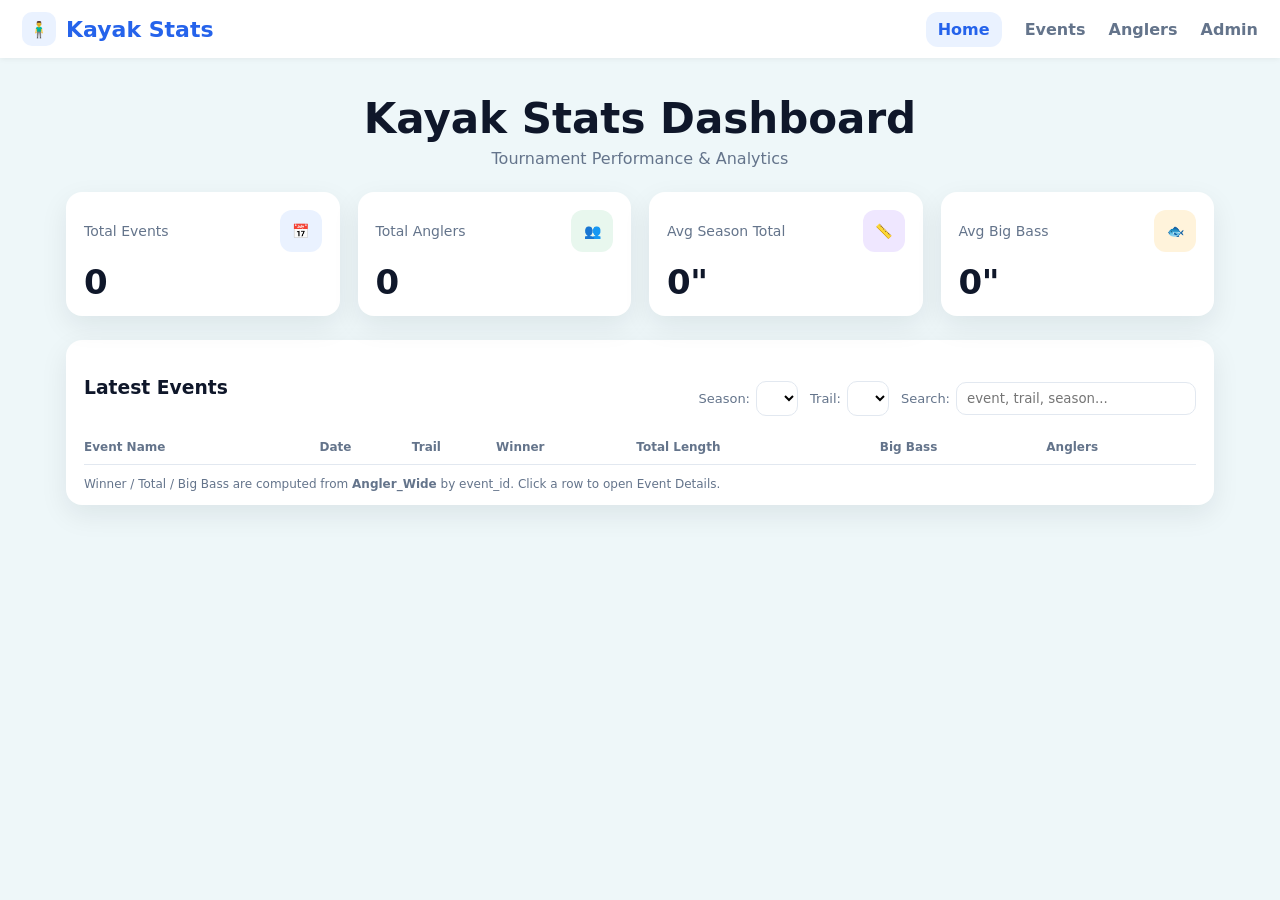
==== index.html @ bd4365ae "Add files via upload" ====
<!DOCTYPE html>
<html lang="en">
<head>
  <meta charset="UTF-8" />
  <meta name="viewport" content="width=device-width,initial-scale=1" />
  <title>Kayak Stats Dashboard</title>
  <link rel="stylesheet" href="styles.css" />
</head>
<body>

<header class="topbar">
  <div class="brand">
    <div class="logo">🧍‍♂️</div>
    <h1>Kayak Stats</h1>
  </div>

  <nav>
    <a class="active" href="index.html">Home</a>
    <a href="#" onclick="return false;">Events</a>
    <a href="#" onclick="return false;">Anglers</a>
    <a href="#" onclick="return false;">Admin</a>
  </nav>
</header>

<main class="container">
  <h2 class="title">Kayak Stats Dashboard</h2>
  <p class="subtitle">Tournament Performance &amp; Analytics</p>

  <section class="kpis">
    <div class="card">
      <div class="card-top">
        <span>Total Events</span>
        <div class="icon icon-blue">📅</div>
      </div>
      <h3 id="kpiTotalEvents">0</h3>
    </div>

    <div class="card">
      <div class="card-top">
        <span>Total Anglers</span>
        <div class="icon icon-green">👥</div>
      </div>
      <h3 id="kpiTotalAnglers">0</h3>
    </div>

    <div class="card">
      <div class="card-top">
        <span>Avg Season Total</span>
        <div class="icon icon-purple">📏</div>
      </div>
      <h3 id="kpiAvgWinnerTotal">0"</h3>
    </div>

    <div class="card">
      <div class="card-top">
        <span>Avg Big Bass</span>
        <div class="icon icon-gold">🐟</div>
      </div>
      <h3 id="kpiAvgBigBass">0"</h3>
    </div>
  </section>

  <section class="table-card">
    <div class="table-header">
      <h3 id="tableTitle">Latest Events</h3>
      <div class="controls">
        <label>
          Season:
          <select id="seasonFilter"></select>
        </label>

        <label>
          Trail:
          <select id="trailFilter"></select>
        </label>

        <label class="search">
          Search:
          <input id="searchBox" placeholder="event, trail, season..." />
        </label>
      </div>
    </div>

    <table>
      <thead>
        <tr>
          <th>Event Name</th>
          <th>Date</th>
          <th>Trail</th>
          <th>Winner</th>
          <th>Total Length</th>
          <th>Big Bass</th>
          <th>Anglers</th>
        </tr>
      </thead>
      <tbody id="eventsTable"></tbody>
    </table>

    <p class="note">
      Winner / Total / Big Bass are computed from <strong>Angler_Wide</strong> by <code>event_id</code>.
      Click a row to open Event Details.
    </p>
  </section>
</main>

<script src="app.js"></script>
</body>
</html>
---- styles.css ----
*{box-sizing:border-box;font-family:system-ui,-apple-system,Segoe UI,Roboto,sans-serif}
body{margin:0;background:#eef7f9;color:#0f172a}
.topbar{background:#fff;padding:12px 22px;display:flex;align-items:center;justify-content:space-between;box-shadow:0 1px 6px rgba(0,0,0,.06)}
.brand{display:flex;align-items:center;gap:10px}
.brand h1{margin:0;color:#2563eb;font-size:22px;font-weight:800}
.logo{width:34px;height:34px;border-radius:10px;background:#eaf2ff;display:grid;place-items:center}
nav a{margin-left:18px;color:#64748b;text-decoration:none;font-weight:600}
nav a.active{color:#2563eb;background:#eaf2ff;padding:8px 12px;border-radius:12px}
.container{padding:26px;max-width:1200px;margin:0 auto}
.title{text-align:center;font-size:42px;margin:10px 0 0;font-weight:900}
.subtitle{text-align:center;color:#64748b;margin:6px 0 20px}
.kpis{display:grid;grid-template-columns:repeat(4,1fr);gap:18px;margin:24px 0}
.card{background:#fff;border-radius:16px;padding:18px 18px 14px;box-shadow:0 10px 28px rgba(15,23,42,.08)}
.card-top{display:flex;align-items:center;justify-content:space-between;color:#64748b;font-size:14px}
.card h3{margin:10px 0 0;font-size:34px;letter-spacing:-.5px}
.icon{width:42px;height:42px;border-radius:12px;display:grid;place-items:center}
.icon-blue{background:#eaf2ff}
.icon-green{background:#e8f7ee}
.icon-purple{background:#efe7ff}
.icon-gold{background:#fff3db}
.table-card{background:#fff;border-radius:16px;padding:18px 18px 10px;box-shadow:0 10px 28px rgba(15,23,42,.08)}
.table-header{display:flex;align-items:flex-end;justify-content:space-between;gap:14px;flex-wrap:wrap}
.controls{display:flex;gap:12px;flex-wrap:wrap;align-items:center}
.controls label{color:#64748b;font-size:13px;display:flex;gap:6px;align-items:center}
.controls select,.controls input{border:1px solid #e2e8f0;border-radius:10px;padding:8px 10px;background:#fff}
.controls .search input{width:240px}
table{width:100%;border-collapse:collapse;margin-top:14px}
thead th{text-align:left;font-size:12px;color:#64748b;font-weight:800;border-bottom:1px solid #e2e8f0;padding:10px 0;cursor:pointer}
thead th:hover{color:#2563eb}
tbody td{padding:12px 0;border-bottom:1px solid #f1f5f9;font-size:14px}
tbody tr:hover{background:#f8fafc}
.note{color:#64748b;font-size:12px;margin:12px 0 4px}
@media (max-width:980px){.kpis{grid-template-columns:repeat(2,1fr)}}
@media (max-width:560px){.kpis{grid-template-columns:1fr}.controls .search input{width:180px}}

.badge{display:inline-flex;align-items:center;gap:6px;padding:6px 10px;border-radius:999px;font-size:12px;font-weight:800;border:1px solid #e2e8f0;background:#f8fafc}
.badge-win{background:#eaf2ff;border-color:#cfe0ff;color:#1d4ed8}
.badge-bb{background:#fff3db;border-color:#ffe1a6;color:#92400e}
.badge-muted{background:#f1f5f9;border-color:#e2e8f0;color:#64748b}
.rowlink:hover td{background:#f8fafc}

.title-left{font-size:34px;margin:10px 0 0;font-weight:900}
.subtitle-left{color:#64748b;margin:6px 0 0}
.event-head{display:flex;align-items:flex-end;justify-content:space-between;gap:14px;flex-wrap:wrap;margin-bottom:10px}
.event-actions{display:flex;gap:10px;align-items:center}
.btn{display:inline-block;padding:10px 14px;border-radius:12px;background:#2563eb;color:#fff;text-decoration:none;font-weight:700}
.btn-ghost{background:#eaf2ff;color:#2563eb}
.mini{margin-top:6px;color:#64748b;font-size:12px;font-weight:600}

.crumbs{display:flex;gap:10px;align-items:center;color:#64748b;font-weight:700;font-size:13px;margin:8px 0 10px}
.crumbs a{color:#2563eb;text-decoration:none}
.toggle{border:1px solid #e2e8f0;background:#fff;border-radius:12px;padding:10px 12px;font-weight:800;color:#0f172a;cursor:pointer}
.toggle:hover{border-color:#cbd5e1}
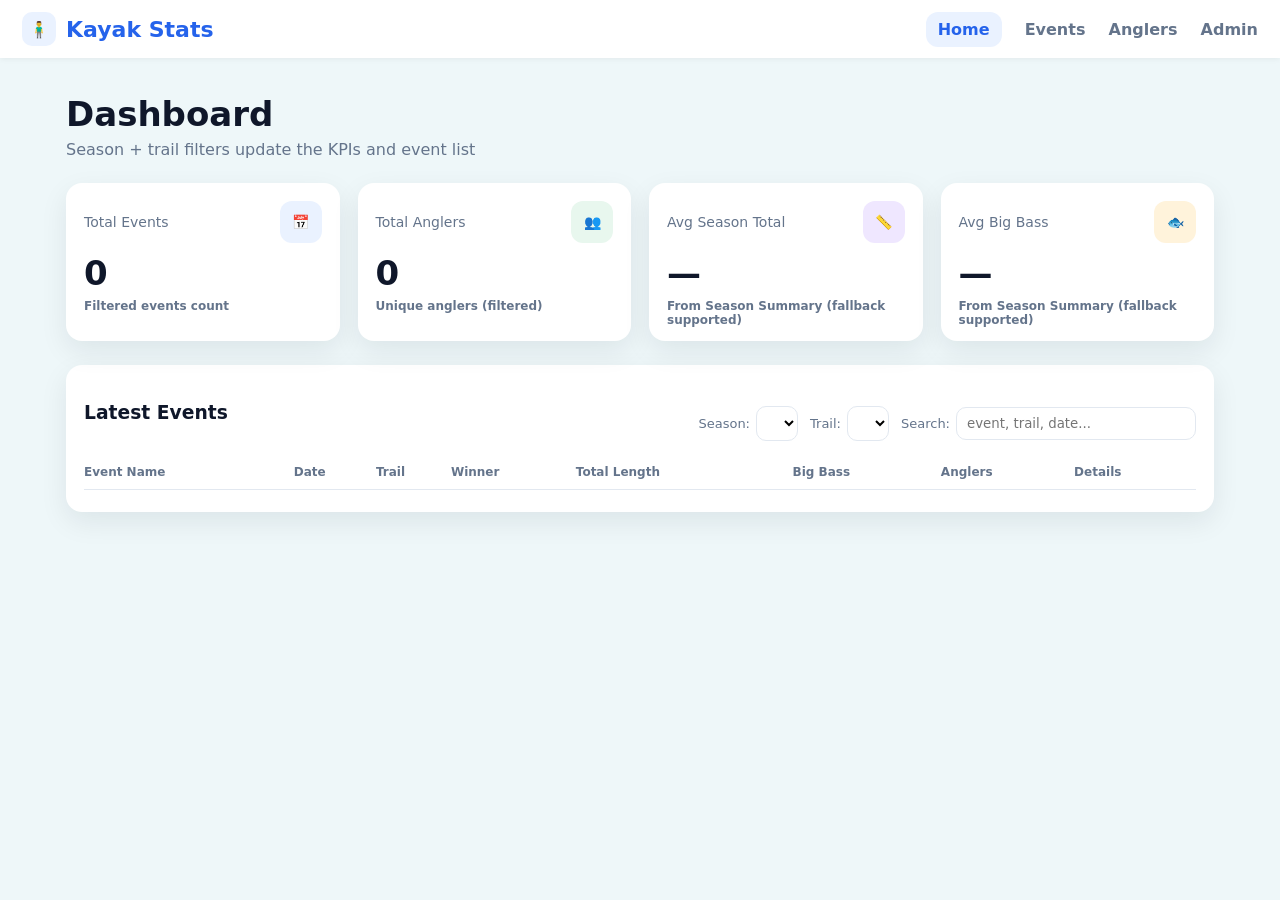
==== commit e77e24bf: "Add files via upload" ====
--- a/index.html
+++ b/index.html
@@ -11,20 +11,20 @@
 <header class="topbar">
   <div class="brand">
     <div class="logo">🧍‍♂️</div>
-    <h1>Kayak Stats</h1>
+    <h1><a href="index.html" style="text-decoration:none;color:#2563eb;">Kayak Stats</a></h1>
   </div>
 
   <nav>
     <a class="active" href="index.html">Home</a>
-    <a href="#" onclick="return false;">Events</a>
-    <a href="#" onclick="return false;">Anglers</a>
+    <a href="events.html">Events</a>
+    <a href="anglers.html">Anglers</a>
     <a href="#" onclick="return false;">Admin</a>
   </nav>
 </header>
 
 <main class="container">
-  <h2 class="title">Kayak Stats Dashboard</h2>
-  <p class="subtitle">Tournament Performance &amp; Analytics</p>
+  <h2 class="title-left">Dashboard</h2>
+  <p class="subtitle-left">Season + trail filters update the KPIs and event list</p>
 
   <section class="kpis">
     <div class="card">
@@ -33,6 +33,7 @@
         <div class="icon icon-blue">📅</div>
       </div>
       <h3 id="kpiTotalEvents">0</h3>
+      <div class="mini">Filtered events count</div>
     </div>
 
     <div class="card">
@@ -41,6 +42,7 @@
         <div class="icon icon-green">👥</div>
       </div>
       <h3 id="kpiTotalAnglers">0</h3>
+      <div class="mini">Unique anglers (filtered)</div>
     </div>
 
     <div class="card">
@@ -48,7 +50,8 @@
         <span>Avg Season Total</span>
         <div class="icon icon-purple">📏</div>
       </div>
-      <h3 id="kpiAvgWinnerTotal">0"</h3>
+      <h3 id="kpiAvgWinnerTotal">—</h3>
+      <div class="mini">From Season Summary (fallback supported)</div>
     </div>
 
     <div class="card">
@@ -56,13 +59,14 @@
         <span>Avg Big Bass</span>
         <div class="icon icon-gold">🐟</div>
       </div>
-      <h3 id="kpiAvgBigBass">0"</h3>
+      <h3 id="kpiAvgBigBass">—</h3>
+      <div class="mini">From Season Summary (fallback supported)</div>
     </div>
   </section>
 
   <section class="table-card">
     <div class="table-header">
-      <h3 id="tableTitle">Latest Events</h3>
+      <h3>Latest Events</h3>
       <div class="controls">
         <label>
           Season:
@@ -76,7 +80,7 @@
 
         <label class="search">
           Search:
-          <input id="searchBox" placeholder="event, trail, season..." />
+          <input id="searchBox" placeholder="event, trail, date..." />
         </label>
       </div>
     </div>
@@ -91,15 +95,13 @@
           <th>Total Length</th>
           <th>Big Bass</th>
           <th>Anglers</th>
+          <th>Details</th>
         </tr>
       </thead>
       <tbody id="eventsTable"></tbody>
     </table>
 
-    <p class="note">
-      Winner / Total / Big Bass are computed from <strong>Angler_Wide</strong> by <code>event_id</code>.
-      Click a row to open Event Details.
-    </p>
+    <p class="note" id="note"></p>
   </section>
 </main>
 
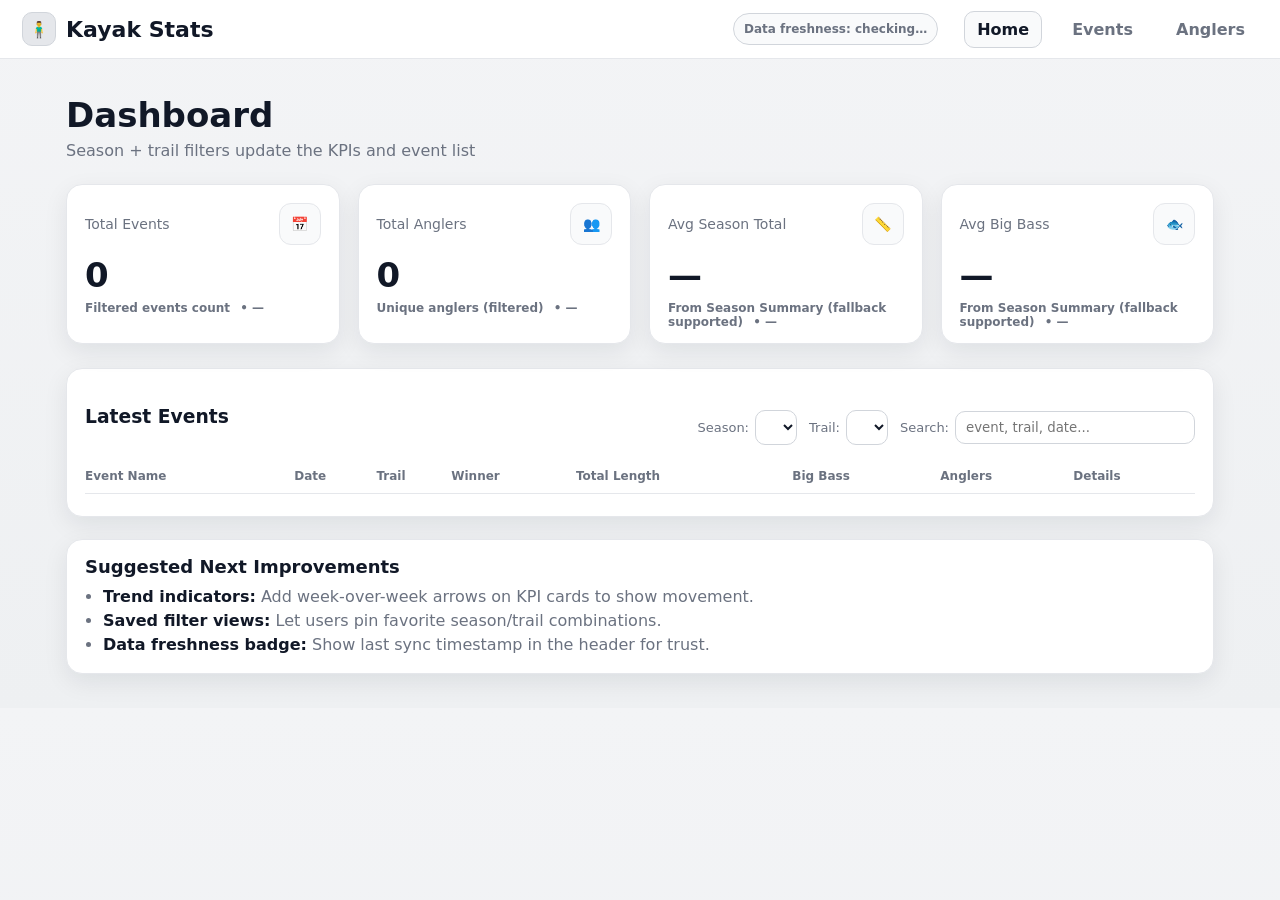
==== commit 0039b6b5: "Add KPI trend indicators and dashboard data freshness badge" ====
--- a/index.html
+++ b/index.html
@@ -11,15 +11,17 @@
 <header class="topbar">
   <div class="brand">
     <div class="logo">🧍‍♂️</div>
-    <h1><a href="index.html" style="text-decoration:none;color:#2563eb;">Kayak Stats</a></h1>
+    <h1><a href="index.html">Kayak Stats</a></h1>
   </div>
 
-  <nav>
-    <a class="active" href="index.html">Home</a>
-    <a href="events.html">Events</a>
-    <a href="anglers.html">Anglers</a>
-    <a href="#" onclick="return false;">Admin</a>
-  </nav>
+  <div class="topbar-right">
+    <div id="freshnessBadge" class="freshness-badge" aria-live="polite">Data freshness: checking…</div>
+    <nav>
+      <a class="active" href="index.html">Home</a>
+      <a href="events.html">Events</a>
+      <a href="anglers.html">Anglers</a>
+    </nav>
+  </div>
 </header>
 
 <main class="container">
@@ -33,7 +35,7 @@
         <div class="icon icon-blue">📅</div>
       </div>
       <h3 id="kpiTotalEvents">0</h3>
-      <div class="mini">Filtered events count</div>
+      <div class="mini">Filtered events count <span id="kpiTrendEvents" class="trend trend-flat">• —</span></div>
     </div>
 
     <div class="card">
@@ -42,7 +44,7 @@
         <div class="icon icon-green">👥</div>
       </div>
       <h3 id="kpiTotalAnglers">0</h3>
-      <div class="mini">Unique anglers (filtered)</div>
+      <div class="mini">Unique anglers (filtered) <span id="kpiTrendAnglers" class="trend trend-flat">• —</span></div>
     </div>
 
     <div class="card">
@@ -51,7 +53,7 @@
         <div class="icon icon-purple">📏</div>
       </div>
       <h3 id="kpiAvgWinnerTotal">—</h3>
-      <div class="mini">From Season Summary (fallback supported)</div>
+      <div class="mini">From Season Summary (fallback supported) <span id="kpiTrendAvgTotal" class="trend trend-flat">• —</span></div>
     </div>
 
     <div class="card">
@@ -60,7 +62,7 @@
         <div class="icon icon-gold">🐟</div>
       </div>
       <h3 id="kpiAvgBigBass">—</h3>
-      <div class="mini">From Season Summary (fallback supported)</div>
+      <div class="mini">From Season Summary (fallback supported) <span id="kpiTrendBigBass" class="trend trend-flat">• —</span></div>
     </div>
   </section>
 
@@ -103,6 +105,19 @@
 
     <p class="note" id="note"></p>
   </section>
+
+
+  <section class="improvements">
+    <div class="improvement-card">
+      <h3>Suggested Next Improvements</h3>
+      <ul>
+        <li><strong>Trend indicators:</strong> Add week-over-week arrows on KPI cards to show movement.</li>
+        <li><strong>Saved filter views:</strong> Let users pin favorite season/trail combinations.</li>
+        <li><strong>Data freshness badge:</strong> Show last sync timestamp in the header for trust.</li>
+      </ul>
+    </div>
+  </section>
+
 </main>
 
 <script src="app.js"></script>
--- a/styles.css
+++ b/styles.css
@@ -1,53 +1,85 @@
-*{box-sizing:border-box;font-family:system-ui,-apple-system,Segoe UI,Roboto,sans-serif}
-body{margin:0;background:#eef7f9;color:#0f172a}
-.topbar{background:#fff;padding:12px 22px;display:flex;align-items:center;justify-content:space-between;box-shadow:0 1px 6px rgba(0,0,0,.06)}
+*{box-sizing:border-box;font-family:Inter,system-ui,-apple-system,Segoe UI,Roboto,sans-serif}
+:root{
+  --bg:#f3f4f6;
+  --surface:#ffffff;
+  --surface-muted:#f9fafb;
+  --text:#111827;
+  --muted:#6b7280;
+  --border:#d1d5db;
+  --border-soft:#e5e7eb;
+  --accent:#374151;
+  --accent-soft:#e5e7eb;
+  --shadow:0 8px 24px rgba(17,24,39,.08);
+}
+body{margin:0;background:linear-gradient(180deg,#f3f4f6,#eef0f2);color:var(--text)}
+.topbar{position:sticky;top:0;z-index:5;background:rgba(255,255,255,.94);backdrop-filter:blur(4px);padding:12px 22px;display:flex;align-items:center;justify-content:space-between;border-bottom:1px solid var(--border-soft)}
 .brand{display:flex;align-items:center;gap:10px}
-.brand h1{margin:0;color:#2563eb;font-size:22px;font-weight:800}
-.logo{width:34px;height:34px;border-radius:10px;background:#eaf2ff;display:grid;place-items:center}
-nav a{margin-left:18px;color:#64748b;text-decoration:none;font-weight:600}
-nav a.active{color:#2563eb;background:#eaf2ff;padding:8px 12px;border-radius:12px}
+.brand h1{margin:0;font-size:22px;font-weight:800}
+.brand h1 a{text-decoration:none;color:var(--text)}
+.logo{width:34px;height:34px;border-radius:10px;background:var(--accent-soft);display:grid;place-items:center;border:1px solid var(--border)}
+nav a{margin-left:12px;color:var(--muted);text-decoration:none;font-weight:600;padding:8px 12px;border-radius:10px;border:1px solid transparent}
+nav a:hover{color:var(--text);background:var(--surface-muted);border-color:var(--border-soft)}
+nav a.active{color:var(--text);background:var(--surface-muted);border-color:var(--border)}
+.topbar-right{display:flex;align-items:center;gap:14px}
+.freshness-badge{font-size:12px;font-weight:700;color:var(--muted);background:var(--surface-muted);border:1px solid var(--border);padding:8px 10px;border-radius:999px;white-space:nowrap}
 .container{padding:26px;max-width:1200px;margin:0 auto}
-.title{text-align:center;font-size:42px;margin:10px 0 0;font-weight:900}
-.subtitle{text-align:center;color:#64748b;margin:6px 0 20px}
+
 .kpis{display:grid;grid-template-columns:repeat(4,1fr);gap:18px;margin:24px 0}
-.card{background:#fff;border-radius:16px;padding:18px 18px 14px;box-shadow:0 10px 28px rgba(15,23,42,.08)}
-.card-top{display:flex;align-items:center;justify-content:space-between;color:#64748b;font-size:14px}
+.card,.table-card,.improvement-card{background:var(--surface);border:1px solid var(--border-soft);border-radius:16px;box-shadow:var(--shadow)}
+.card{padding:18px 18px 14px}
+.card-top{display:flex;align-items:center;justify-content:space-between;color:var(--muted);font-size:14px}
 .card h3{margin:10px 0 0;font-size:34px;letter-spacing:-.5px}
-.icon{width:42px;height:42px;border-radius:12px;display:grid;place-items:center}
-.icon-blue{background:#eaf2ff}
-.icon-green{background:#e8f7ee}
-.icon-purple{background:#efe7ff}
-.icon-gold{background:#fff3db}
-.table-card{background:#fff;border-radius:16px;padding:18px 18px 10px;box-shadow:0 10px 28px rgba(15,23,42,.08)}
+.icon{width:42px;height:42px;border-radius:12px;display:grid;place-items:center;border:1px solid var(--border-soft)}
+.icon-blue,.icon-green,.icon-purple,.icon-gold{background:var(--surface-muted)}
+
+.table-card{padding:18px 18px 10px}
 .table-header{display:flex;align-items:flex-end;justify-content:space-between;gap:14px;flex-wrap:wrap}
 .controls{display:flex;gap:12px;flex-wrap:wrap;align-items:center}
-.controls label{color:#64748b;font-size:13px;display:flex;gap:6px;align-items:center}
-.controls select,.controls input{border:1px solid #e2e8f0;border-radius:10px;padding:8px 10px;background:#fff}
+.controls label{color:var(--muted);font-size:13px;display:flex;gap:6px;align-items:center}
+.controls select,.controls input{border:1px solid var(--border);border-radius:10px;padding:8px 10px;background:#fff;color:var(--text)}
 .controls .search input{width:240px}
 table{width:100%;border-collapse:collapse;margin-top:14px}
-thead th{text-align:left;font-size:12px;color:#64748b;font-weight:800;border-bottom:1px solid #e2e8f0;padding:10px 0;cursor:pointer}
-thead th:hover{color:#2563eb}
-tbody td{padding:12px 0;border-bottom:1px solid #f1f5f9;font-size:14px}
-tbody tr:hover{background:#f8fafc}
-.note{color:#64748b;font-size:12px;margin:12px 0 4px}
-@media (max-width:980px){.kpis{grid-template-columns:repeat(2,1fr)}}
-@media (max-width:560px){.kpis{grid-template-columns:1fr}.controls .search input{width:180px}}
+thead th{text-align:left;font-size:12px;color:var(--muted);font-weight:800;border-bottom:1px solid var(--border-soft);padding:10px 0;cursor:pointer}
+thead th:hover{color:var(--text)}
+tbody td{padding:12px 0;border-bottom:1px solid var(--border-soft);font-size:14px}
+tbody tr:hover{background:var(--surface-muted)}
+.note{color:var(--muted);font-size:12px;margin:12px 0 4px}
 
-.badge{display:inline-flex;align-items:center;gap:6px;padding:6px 10px;border-radius:999px;font-size:12px;font-weight:800;border:1px solid #e2e8f0;background:#f8fafc}
-.badge-win{background:#eaf2ff;border-color:#cfe0ff;color:#1d4ed8}
-.badge-bb{background:#fff3db;border-color:#ffe1a6;color:#92400e}
-.badge-muted{background:#f1f5f9;border-color:#e2e8f0;color:#64748b}
-.rowlink:hover td{background:#f8fafc}
+.badge{display:inline-flex;align-items:center;gap:6px;padding:6px 10px;border-radius:999px;font-size:12px;font-weight:800;border:1px solid var(--border);background:var(--surface-muted)}
+.badge-win,.badge-bb,.badge-muted{background:var(--surface-muted);border-color:var(--border);color:var(--text)}
+.rowlink:hover td{background:var(--surface-muted)}
 
 .title-left{font-size:34px;margin:10px 0 0;font-weight:900}
-.subtitle-left{color:#64748b;margin:6px 0 0}
+.subtitle-left{color:var(--muted);margin:6px 0 0}
 .event-head{display:flex;align-items:flex-end;justify-content:space-between;gap:14px;flex-wrap:wrap;margin-bottom:10px}
 .event-actions{display:flex;gap:10px;align-items:center}
-.btn{display:inline-block;padding:10px 14px;border-radius:12px;background:#2563eb;color:#fff;text-decoration:none;font-weight:700}
-.btn-ghost{background:#eaf2ff;color:#2563eb}
-.mini{margin-top:6px;color:#64748b;font-size:12px;font-weight:600}
+.btn{display:inline-block;padding:10px 14px;border-radius:12px;background:var(--accent);color:#fff;text-decoration:none;font-weight:700}
+.btn:hover{background:#1f2937}
+.btn-ghost{background:var(--surface-muted);color:var(--text);border:1px solid var(--border)}
+.mini{margin-top:6px;color:var(--muted);font-size:12px;font-weight:600}
+.trend{margin-left:6px;font-weight:700}
+.trend-up{color:#166534}
+.trend-down{color:#991b1b}
+.trend-flat{color:var(--muted)}
 
-.crumbs{display:flex;gap:10px;align-items:center;color:#64748b;font-weight:700;font-size:13px;margin:8px 0 10px}
-.crumbs a{color:#2563eb;text-decoration:none}
-.toggle{border:1px solid #e2e8f0;background:#fff;border-radius:12px;padding:10px 12px;font-weight:800;color:#0f172a;cursor:pointer}
-.toggle:hover{border-color:#cbd5e1}
+.crumbs{display:flex;gap:10px;align-items:center;color:var(--muted);font-weight:700;font-size:13px;margin:8px 0 10px}
+.crumbs a{color:var(--text);text-decoration:none}
+.toggle{border:1px solid var(--border);background:#fff;border-radius:12px;padding:10px 12px;font-weight:800;color:var(--text);cursor:pointer}
+.toggle:hover{border-color:#9ca3af}
+
+.event-link{font-weight:800;color:var(--text);text-decoration:none}
+.event-link:hover{color:#1f2937;text-decoration:underline}
+.details-link{font-weight:900;color:#1f2937;text-decoration:underline}
+.details-link:hover{text-decoration:none}
+.subtle-link{margin-left:10px;font-size:12px;font-weight:800;color:var(--muted);text-decoration:none;opacity:.85}
+.subtle-link:hover{color:var(--text);opacity:1;text-decoration:underline}
+
+.improvements{margin:22px 0 8px}
+.improvement-card{padding:16px 18px}
+.improvement-card h3{margin:0 0 8px;font-size:18px}
+.improvement-card ul{margin:8px 0 0;padding-left:18px;color:var(--muted);line-height:1.5}
+.improvement-card li strong{color:var(--text)}
+
+@media (max-width:980px){.kpis{grid-template-columns:repeat(2,1fr)}}
+@media (max-width:760px){.topbar{flex-wrap:wrap;gap:10px}.topbar-right{width:100%;justify-content:space-between}.freshness-badge{font-size:11px;padding:6px 8px;max-width:56%;overflow:hidden;text-overflow:ellipsis}}
+@media (max-width:560px){.kpis{grid-template-columns:1fr}.controls .search input{width:180px}.freshness-badge{display:none}}
